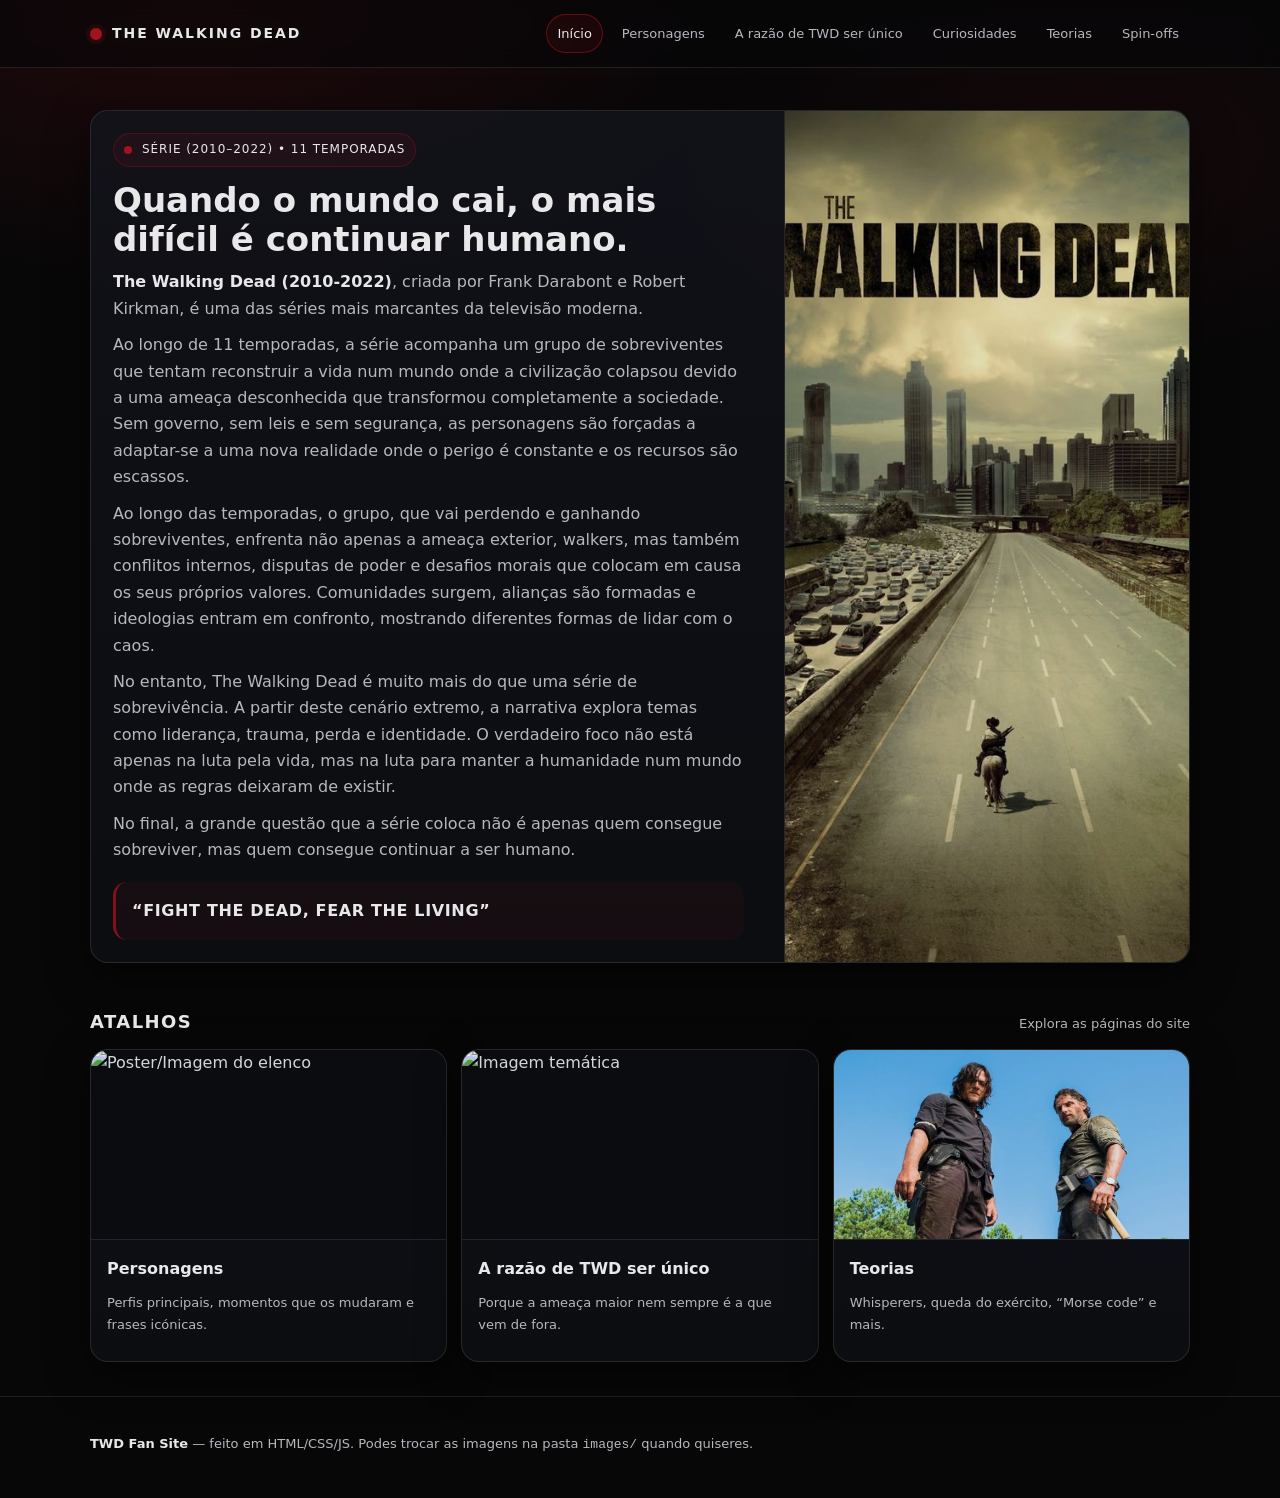
==== index.html @ 87e094ca "Add files via upload" ====
<!doctype html>
<html lang="pt">
<head>
  <meta charset="utf-8" />
  <meta name="viewport" content="width=device-width,initial-scale=1" />
  <title>The Walking Dead — Início</title>
  <link rel="stylesheet" href="css/style.css" />
</head>
<body>

<header class="header">
  <div class="container">
    <nav class="nav">
      <a class="brand" href="index.html" aria-label="Voltar ao início">
        <span class="brand-badge"></span>
        <h1>The Walking Dead</h1>
      </a>

      <div class="nav-links">
        <a href="index.html">Início</a>
        <a href="personagens.html">Personagens</a>
        <a href="unico.html">A razão de TWD ser único</a>
        <a href="curiosidades.html">Curiosidades</a>
        <a href="teorias.html">Teorias</a>
        <a href="spinoffs.html">Spin-offs</a>
      </div>
    </nav>
  </div>
</header>

<main>
  <section class="hero">
    <div class="container">
      <div class="card hero-grid">
        <div class="card-pad">
          <span class="kicker"><i></i> SÉRIE (2010–2022) • 11 TEMPORADAS</span>
          <h2>Quando o mundo cai, o mais difícil é continuar humano.</h2>

          <p>
            <strong style="color:var(--text)">The Walking Dead (2010-2022)</strong>, criada por Frank Darabont e Robert Kirkman,
            é uma das séries mais marcantes da televisão moderna.
          </p>

          <p>
            Ao longo de 11 temporadas, a série acompanha um grupo de sobreviventes que tentam reconstruir a vida num mundo onde
            a civilização colapsou devido a uma ameaça desconhecida que transformou completamente a sociedade. Sem governo, sem leis
            e sem segurança, as personagens são forçadas a adaptar-se a uma nova realidade onde o perigo é constante e os recursos
            são escassos.
          </p>

          <p>
            Ao longo das temporadas, o grupo, que vai perdendo e ganhando sobreviventes, enfrenta não apenas a ameaça exterior,
            walkers, mas também conflitos internos, disputas de poder e desafios morais que colocam em causa os seus próprios valores.
            Comunidades surgem, alianças são formadas e ideologias entram em confronto, mostrando diferentes formas de lidar com o caos.
          </p>

          <p>
            No entanto, The Walking Dead é muito mais do que uma série de sobrevivência. A partir deste cenário extremo, a narrativa
            explora temas como liderança, trauma, perda e identidade. O verdadeiro foco não está apenas na luta pela vida, mas na luta
            para manter a humanidade num mundo onde as regras deixaram de existir.
          </p>

          <p>
            No final, a grande questão que a série coloca não é apenas quem consegue sobreviver, mas quem consegue continuar a ser humano.
          </p>

          <div class="quote">“FIGHT THE DEAD, FEAR THE LIVING”</div>
        </div>

        <div class="hero-img" aria-label="Imagem de capa">
          <img src="images/hero.jpg" alt="Capa temática de The Walking Dead" />
        </div>
      </div>
    </div>
  </section>

  <section class="section">
    <div class="container">
      <div class="section-title">
        <h3>Atalhos</h3>
        <span>Explora as páginas do site</span>
      </div>

      <div class="grid">
        <a class="card person" href="personagens.html">
          <div class="img"><img src="images/personagens.jpg" alt="Poster/Imagem do elenco" /></div>
          <div class="meta">
            <h4>Personagens</h4>
            <p class="small">Perfis principais, momentos que os mudaram e frases icónicas.</p>
          </div>
        </a>

        <a class="card person" href="unico.html">
          <div class="img"><img src="images/unico.jpg" alt="Imagem temática" /></div>
          <div class="meta">
            <h4>A razão de TWD ser único</h4>
            <p class="small">Porque a ameaça maior nem sempre é a que vem de fora.</p>
          </div>
        </a>

        <a class="card person" href="teorias.html">
          <div class="img"><img src="images/teorias.jpg" alt="Imagem de suspense" /></div>
          <div class="meta">
            <h4>Teorias</h4>
            <p class="small">Whisperers, queda do exército, “Morse code” e mais.</p>
          </div>
        </a>
      </div>
    </div>
  </section>
</main>

<footer class="footer">
  <div class="container">
    <p><strong>TWD Fan Site</strong> — feito em HTML/CSS/JS. Podes trocar as imagens na pasta <code>images/</code> quando quiseres.</p>
  </div>
</footer>

<button id="btnTop" class="btn-top" type="button" aria-label="Voltar ao topo">↑</button>
<script src="js/main.js"></script>
</body>
</html>
---- css/style.css ----
/* =========================
   TWD Site - Dark Theme
   Preto + Vermelho Escuro
   ========================= */

:root{
  --bg: #070708;
  --panel: #0e0f12;
  --panel-2: #12131a;
  --text: #e8e8ea;
  --muted: #b7b7be;

  --red: #7b0f16;      /* vermelho escuro */
  --red-2: #a1131d;    /* destaque */
  --line: rgba(255,255,255,.10);
  --shadow: 0 14px 40px rgba(0,0,0,.50);

  --radius: 18px;
  --max: 1100px;
}

*{ box-sizing: border-box; }
html{ scroll-behavior:smooth; }
body{
  margin:0;
  font-family: system-ui, -apple-system, Segoe UI, Roboto, Arial, sans-serif;
  background:
    radial-gradient(900px 450px at 15% 0%, rgba(123,15,22,.22), transparent 65%),
    radial-gradient(700px 380px at 85% 10%, rgba(123,15,22,.12), transparent 60%),
    var(--bg);
  color: var(--text);
  line-height: 1.65;
}

a{ color: inherit; text-decoration:none; }
img{ max-width:100%; display:block; }

.container{
  width: min(var(--max), calc(100% - 44px));
  margin: 0 auto;
}

/* Header/Nav */
.header{
  position: sticky;
  top: 0;
  z-index: 50;
  backdrop-filter: blur(10px);
  background: rgba(7,7,8,.55);
  border-bottom: 1px solid var(--line);
}

.nav{
  display:flex;
  align-items:center;
  justify-content:space-between;
  gap: 18px;
  padding: 14px 0;
}

.brand{
  display:flex;
  align-items:center;
  gap: 10px;
}
.brand-badge{
  width: 12px;
  height: 12px;
  border-radius: 999px;
  background: var(--red-2);
  box-shadow: 0 0 0 4px rgba(161,19,29,.15);
}
.brand h1{
  font-size: 14px;
  margin:0;
  letter-spacing: .14em;
  text-transform: uppercase;
  color: var(--text);
}

.nav-links{
  display:flex;
  flex-wrap:wrap;
  gap: 8px;
  justify-content:flex-end;
}
.nav-links a{
  font-size: 13px;
  padding: 8px 10px;
  border-radius: 999px;
  border: 1px solid transparent;
  color: var(--muted);
}
.nav-links a:hover{
  border-color: rgba(161,19,29,.35);
  color: var(--text);
  background: rgba(161,19,29,.08);
}
.nav-links a.active{
  color: var(--text);
  border-color: rgba(161,19,29,.55);
  background: rgba(161,19,29,.12);
}

/* Hero */
.hero{
  padding: 42px 0 18px;
}
.hero-grid{
  display:grid;
  grid-template-columns: 1.25fr .75fr;
  gap: 18px;
}
@media (max-width: 920px){
  .hero-grid{ grid-template-columns: 1fr; }
}

.card{
  background: linear-gradient(180deg, rgba(18,19,26,.88), rgba(14,15,18,.88));
  border: 1px solid var(--line);
  border-radius: var(--radius);
  box-shadow: var(--shadow);
  overflow:hidden;
}

.card-pad{ padding: 22px; }

.kicker{
  display:inline-flex;
  gap: 10px;
  align-items:center;
  padding: 6px 10px;
  border-radius: 999px;
  border: 1px solid rgba(161,19,29,.35);
  background: rgba(161,19,29,.10);
  font-size: 12px;
  color: var(--text);
  letter-spacing:.08em;
  text-transform: uppercase;
}
.kicker i{
  width: 8px;
  height: 8px;
  border-radius: 999px;
  background: var(--red-2);
}

h2{
  margin: 14px 0 10px;
  font-size: 34px;
  line-height: 1.15;
}
p{ margin: 10px 0; color: var(--muted); }

.quote{
  margin-top: 18px;
  padding: 16px 16px;
  border-left: 3px solid rgba(161,19,29,.8);
  background: rgba(161,19,29,.06);
  border-radius: 14px;
  color: var(--text);
  font-weight: 650;
  letter-spacing:.04em;
}
.hero-img{
  height: 100%;
  min-height: 310px;
  background: #0b0c10;
  border-left: 1px solid var(--line);
}
.hero-img img{
  width:100%;
  height:100%;
  object-fit: cover;
  opacity: .9;
}

.section{
  padding: 26px 0 34px;
}
.section-title{
  display:flex;
  align-items:baseline;
  justify-content:space-between;
  gap: 14px;
  margin-bottom: 12px;
}
.section-title h3{
  margin:0;
  font-size: 18px;
  letter-spacing:.08em;
  text-transform: uppercase;
}
.section-title span{
  color: var(--muted);
  font-size: 13px;
}

/* Grid cards */
.grid{
  display:grid;
  grid-template-columns: repeat(3, 1fr);
  gap: 14px;
}
@media (max-width: 980px){
  .grid{ grid-template-columns: repeat(2, 1fr); }
}
@media (max-width: 640px){
  .grid{ grid-template-columns: 1fr; }
}

.person{
  display:flex;
  flex-direction:column;
  min-height: 100%;
}
.person .img{
  height: 190px;
  background:#0b0c10;
  border-bottom: 1px solid var(--line);
}
.person .img img{
  width:100%;
  height:100%;
  object-fit: cover;
  opacity:.92;
}
.person .meta{
  padding: 16px;
}
.person h4{
  margin:0 0 6px;
  font-size: 16px;
}
.badges{
  display:flex;
  flex-wrap:wrap;
  gap: 6px;
  margin: 10px 0 8px;
}
.badge{
  font-size: 12px;
  padding: 4px 8px;
  border-radius: 999px;
  border: 1px solid rgba(255,255,255,.12);
  color: var(--muted);
  background: rgba(255,255,255,.03);
}
.badge.red{
  border-color: rgba(161,19,29,.38);
  background: rgba(161,19,29,.10);
  color: var(--text);
}
.small{
  font-size: 13px;
  color: var(--muted);
}

/* Lists/Details */
.list{
  display:grid;
  gap: 10px;
}
.item{
  padding: 16px;
  border-radius: var(--radius);
  border: 1px solid var(--line);
  background: rgba(255,255,255,.03);
}
.item h4{ margin:0 0 8px; font-size: 16px; }
.item p{ margin: 0; }

details{
  border: 1px solid var(--line);
  border-radius: var(--radius);
  background: rgba(255,255,255,.03);
  overflow:hidden;
}
summary{
  cursor:pointer;
  padding: 14px 16px;
  font-weight: 650;
  color: var(--text);
  background: rgba(161,19,29,.08);
  outline:none;
}
details > div{
  padding: 14px 16px 18px;
}
details p{ margin: 10px 0; }

.footer{
  padding: 26px 0 34px;
  border-top: 1px solid var(--line);
  color: var(--muted);
  font-size: 13px;
}
.footer strong{ color: var(--text); }

.btn-top{
  position: fixed;
  right: 16px;
  bottom: 16px;
  border: 1px solid rgba(161,19,29,.55);
  background: rgba(161,19,29,.14);
  color: var(--text);
  padding: 10px 12px;
  border-radius: 999px;
  cursor:pointer;
  box-shadow: var(--shadow);
  display:none;
}
.btn-top:hover{ background: rgba(161,19,29,.20); }
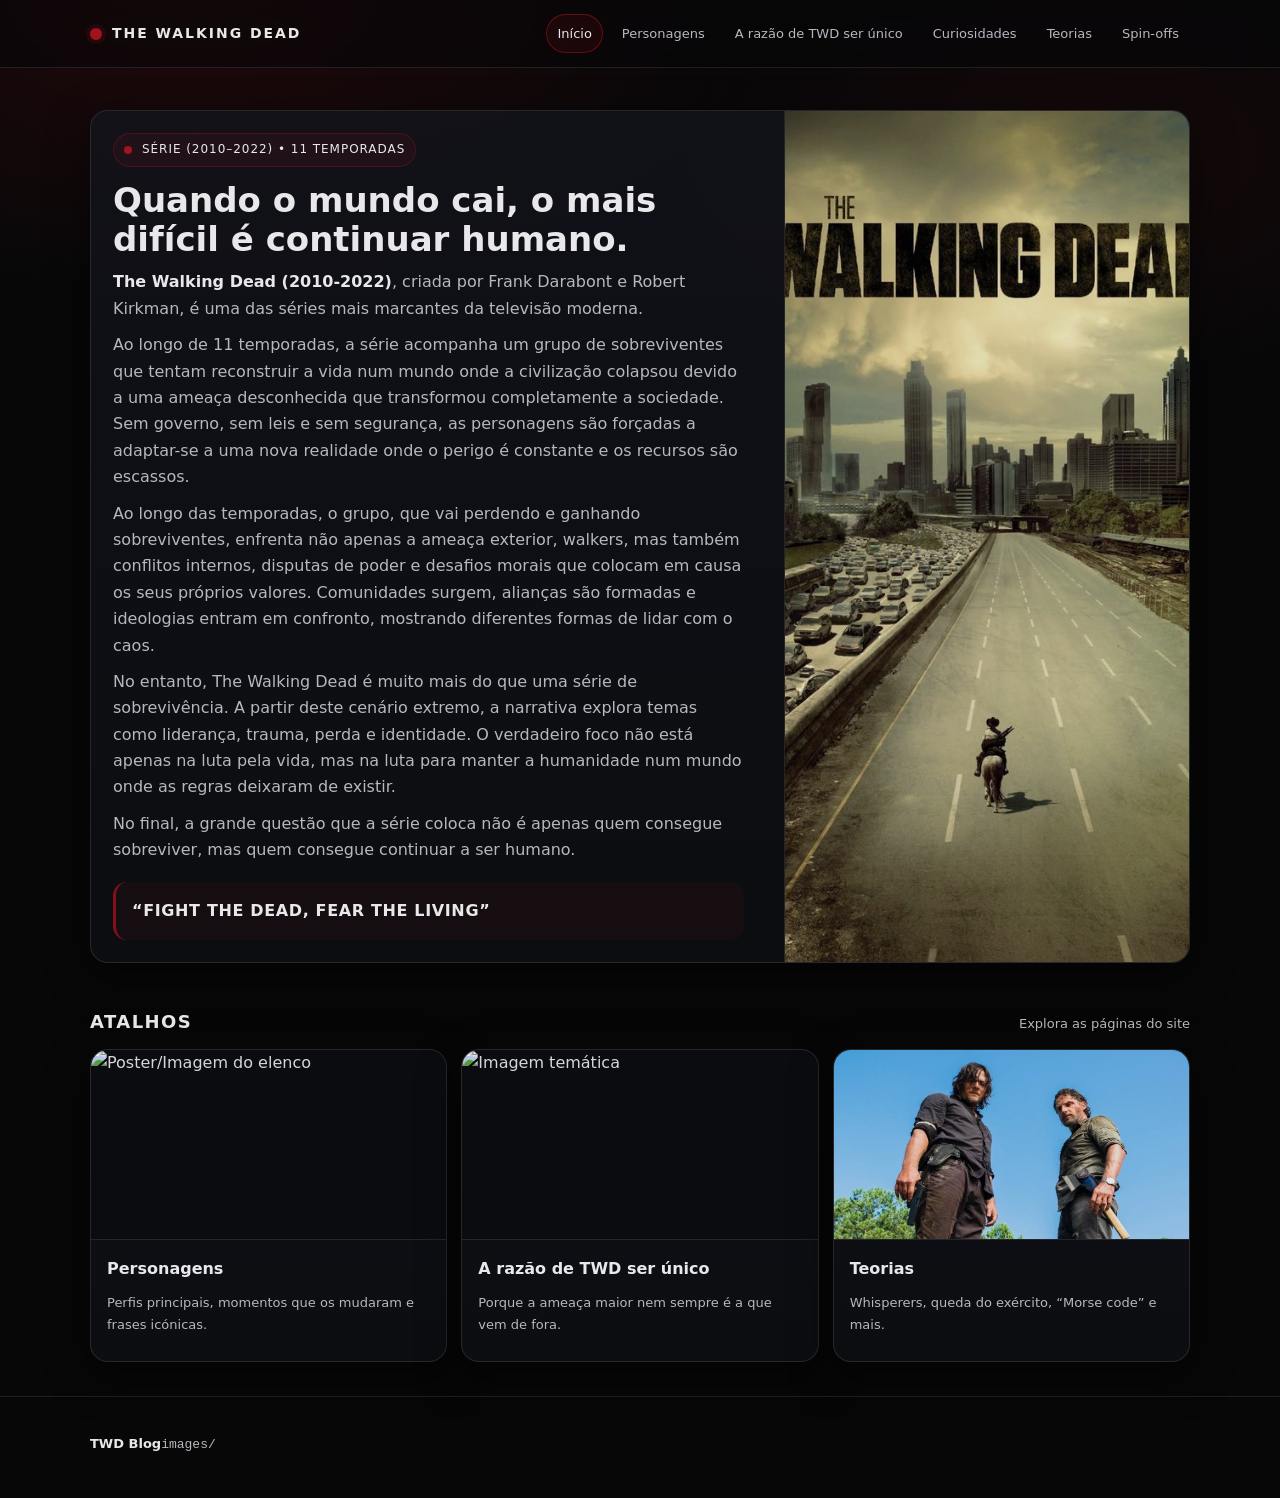
==== commit 3f240580: "Update index.html" ====
--- a/index.html
+++ b/index.html
@@ -112,7 +112,7 @@
 
 <footer class="footer">
   <div class="container">
-    <p><strong>TWD Fan Site</strong> — feito em HTML/CSS/JS. Podes trocar as imagens na pasta <code>images/</code> quando quiseres.</p>
+    <p><strong>TWD Blog</strong><code>images/</code>  </p>
   </div>
 </footer>
 
